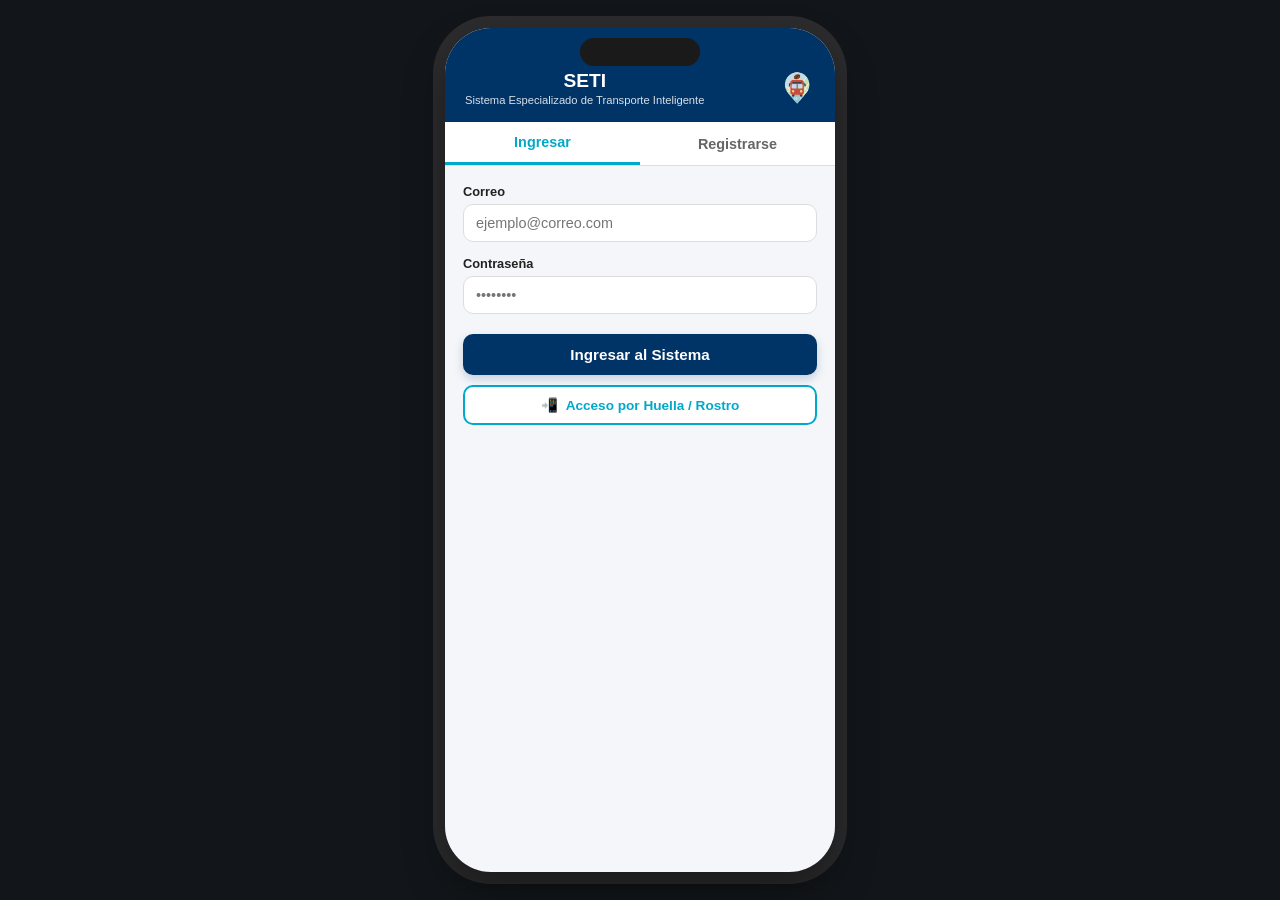
==== index.html @ dfe30936 "first commit" ====
<!DOCTYPE html>
    <html lang="en">
    <head>
        <meta charset="UTF-8">
        <meta name="viewport" content="width=device-width, initial-scale=1.0">
        <title>SETI - Web App Móvil</title>
        <link rel="stylesheet" href="styles.css">

    </head>
    <body>

    <div class="mobile-frame">
        <!-- Encabezado de la App Móvil -->
        <div class="app-header">
            <div class="text-header">
                <h1>SETI </h1>
                <p>Sistema Especializado de Transporte Inteligente </p>
            </div>
            <img src="images/logo.png" alt="">
        </div>

        <!-- Pestañas de Autenticación -->
        <div class="tab-buttons" id="tab-container">
            <button class="tab-btn active" id="btn-tab-login" onclick="switchTab('login')">Ingresar</button>
            <button class="tab-btn" id="btn-tab-register" onclick="switchTab('register')">Registrarse</button>
        </div>

        <!-- Contenido Principal -->
        <div class="screen-content">
            <div id="alert-box" class="alert-message"></div>

            <!-- Formulario de Inicio de Sesión Móvil -->
            <form id="form-login" onsubmit="handleLogin(event)">
                <div class="form-group">
                    <label for="login-email">Correo</label>
                    <input type="text" id="login-email" placeholder="ejemplo@correo.com " required>
                </div>
                <div class="form-group">
                    <label for="login-password">Contraseña</label>
                    <input type="password" id="login-password" placeholder="••••••••" required>
                </div>
                <button type="submit" class="btn-primary">Ingresar al Sistema</button>
                <button type="button" class="btn-biometric" onclick="handleBiometricLogin()">
                    <span>📲</span> Acceso por Huella / Rostro
                </button>
            </form>

            <!-- Formulario de Registro Móvil -->
            <form id="form-register" class="hidden" onsubmit="handleRegister(event)">
                <div class="form-group">
                    <label for="reg-name">Nombre Completo</label>
                    <input type="text" id="reg-name" placeholder="Juan Gómez" required>
                </div>
                <div class="form-group">
                    <label for="reg-doc">Documento de Identidad</label>
                    <input type="text" id="reg-doc" placeholder="1094888777" required>
                </div>
                <div class="form-group">
                    <label for="reg-email">Correo Electrónico</label>
                    <input type="email" id="reg-email" placeholder="usuario@armenia.gov.co" required>
                </div>
                <div class="form-group">
                    <label for="reg-phone">Número de Celular</label>
                    <input type="tel" id="reg-phone" placeholder="3001234567" required>
                </div>
                <div class="form-group">
                    <label for="reg-password">Contraseña</label>
                    <input type="password" id="reg-password" placeholder="Mínimo 8 caracteres" minlength="8" required>
                </div>
                <button type="submit" class="btn-primary">Crear Cuenta Pasajero</button>
            </form>

            <!-- Dashboard Simulado Adaptado a Celular -->
            <div id="user-dashboard" class="hidden">
                <h2 id="dash-welcome" style="font-size:1.2rem; color:var(--primary-blue);">Bienvenido</h2>
                <div id="dash-role-info" style="margin-bottom: 16px;"></div>

                <!-- Vista Móvil para Pasajeros -->
                <div id="view-pasajero" class="hidden">
                    <div class="virtual-card">
                        <div class="card-chip">💳 SETI VIRTUAL</div>
                        <div class="card-number">4588 •••• •••• 9012</div>
                        <div style="font-size:0.75rem; opacity:0.8;">SALDO DISPONIBLE</div>
                        <div class="card-balance">$15.500 COP</div>
                    </div>
                    <div style="background:white; padding:14px; border-radius:12px; border:1px solid var(--border-color); margin-bottom:14px;">
                        <p style="font-size:0.85rem; font-weight:bold; color:var(--primary-blue);">📍 Ruta Activa:</p>
                        <p style="font-size:0.8rem; color:#555;">Puerto Espejo - Uniquindío</p>
                        <p style="font-size:0.75rem; color:var(--success-green); margin-top:4px;">⏱️ Próximo bus en 4 mins (Paradero Uniquindío)</p>
                    </div>
                    <button class="btn-primary" style="background-color: var(--accent-cyan);" onclick="showAlert('Pasarela PSE activada correctamente.', 'success')">Recargar Pasaje Virtual</button>
                </div>

                <!-- Vista Móvil para Conductores -->
                <div id="view-conductor" class="hidden">
                    <div style="background:white; padding:16px; border-radius:12px; border:1px solid var(--border-color);">
                        <h3 style="font-size:1rem; color:var(--primary-blue);">🚌 Terminal de Bus #04</h3>
                        <p style="font-size:0.85rem; margin-top:8px;">Validador NFC: <b style="color:var(--success-green);">Operativo</b></p>
                        <p style="font-size:0.85rem; margin-top:4px;">Pasajeros cobrados hoy: <b>142</b></p>
                    </div>
                </div>

                <!--     Vista Móvil para Administradores -->
                <div id="view-admin" class="hidden">
                    <div style="background:white; padding:16px; border-radius:12px; border:1px solid var(--border-color);">
                        <h3 style="font-size:1rem; color:var(--primary-blue);">⚙️ Consola de Control Móvil</h3>
                        <p style="font-size:0.85rem; margin-top:8px;">Flota en movimiento: <b>30 Buses</b></p>
                        <p style="font-size:0.85rem; margin-top:4px;">Recaudo total del día: <b>$780.000 COP</b></p>
                    </div>
                </div>

                <button class="btn-primary" style="margin-top: 24px; background-color: #555555;" onclick="logout()">Cerrar Sesión</button>
            </div>
        </div>
    </div>

    </body>
    <script src="script.js"></script>
    </html>
---- styles.css ----
:root {
    --primary-blue: #003366;
    --accent-cyan: #00a8cc;
    --light-bg: #f4f6f9;
    --dark-text: #222222;
    --card-bg: #ffffff;
    --border-color: #dddddd;
    --error-red: #d9534f;
    --success-green: #28a745;
}

* {
    box-sizing: border-box;
    margin: 0;
    padding: 0;
    font-family: -apple-system, BlinkMacSystemFont, "Segoe UI", Roboto, Helvetica, Arial, sans-serif;
    -webkit-tap-highlight-color: transparent;
}

body {
    background-color: #12161a; /* Fondo oscuro exterior para simular el entorno del celular */
    display: flex;
    justify-content: center;
    align-items: center;
    min-height: 100vh;
    margin: 0;
}

/* Marco exacto adaptado a las medidas y proporción del iPhone 14 (390px x 844px) */
.mobile-frame {
    width: 390px;
    height: 844px;
    background-color: var(--light-bg);
    border-radius: 46px; /* Curvatura característica de la pantalla del iPhone */
    box-shadow: 0 20px 40px rgba(0, 0, 0, 0.4), 0 0 0 12px #2c2c2e; /* Simula el borde físico del teléfono */
    display: flex;
    flex-direction: column;
    overflow: hidden;
    position: relative;
}

/* Simulación opcional de la Isla Dinámica / Notch superior del iPhone */
.mobile-frame::before {
    content: '';
    position: absolute;
    top: 10px;
    left: 50%;
    transform: translateX(-50%);
    width: 120px;
    height: 28px;
    background-color: #1a1a1a;
    border-radius: 14px;
    z-index: 100;
}

/* Encabezado interno de la App Móvil */
.app-header {
    background-color: var(--primary-blue);
    color: white;
    padding: 42px 20px 16px 20px; /* Padding superior extra para evitar solapamiento con el notch */
    text-align: center;
    display: flex;
    justify-content: space-between;
    align-items: center;
    box-shadow: 0 2px 8px rgba(0,0,0,0.15);
}

.app-header h1 {
    font-size: 1.2rem;
    font-weight: 700;
}

.app-header p {
    font-size: 0.7rem;
    opacity: 0.85;
    margin-top: 2px;
}

.app-header img {
    width: 36px;
    height: 36px;
    object-fit: contain;
}

/* Pestañas táctiles de navegación */
.tab-buttons {
    display: flex;
    background-color: #ffffff;
    border-bottom: 1px solid var(--border-color);
}

.tab-btn {
    flex: 1;
    padding: 12px;
    border: none;
    background: none;
    font-size: 0.9rem;
    font-weight: 600;
    color: #666666;
    cursor: pointer;
    transition: all 0.2s ease;
}

.tab-btn.active {
    color: var(--accent-cyan);
    border-bottom: 3px solid var(--accent-cyan);
}

/* Contenido interno con scroll vertical para pantallas pequeñas */
.screen-content {
    flex: 1;
    padding: 18px;
    overflow-y: auto;
}

.form-group {
    margin-bottom: 14px;
}

.form-group label {
    display: block;
    margin-bottom: 5px;
    font-size: 0.8rem;
    font-weight: 600;
    color: var(--dark-text);
}

.form-group input, .form-group select {
    width: 100%;
    padding: 10px 12px;
    border: 1px solid var(--border-color);
    border-radius: 10px;
    font-size: 0.9rem;
    outline: none;
    background-color: #ffffff;
    transition: border-color 0.2s;
}

.form-group input:focus, .form-group select:focus {
    border-color: var(--accent-cyan);
}

/* Botones principales */
.btn-primary {
    width: 100%;
    padding: 12px;
    background-color: var(--primary-blue);
    color: white;
    border: none;
    border-radius: 10px;
    font-size: 0.95rem;
    font-weight: 700;
    cursor: pointer;
    margin-top: 6px;
    box-shadow: 0 4px 10px rgba(0,51,102,0.2);
}

.btn-biometric {
    width: 100%;
    padding: 10px;
    background-color: #ffffff;
    color: var(--accent-cyan);
    border: 2px solid var(--accent-cyan);
    border-radius: 10px;
    font-size: 0.85rem;
    font-weight: 600;
    cursor: pointer;
    margin-top: 10px;
    display: flex;
    align-items: center;
    justify-content: center;
    gap: 8px;
}

.alert-message {
    padding: 10px;
    border-radius: 8px;
    margin-bottom: 12px;
    font-size: 0.8rem;
    display: none;
    line-height: 1.3;
}

.alert-success {
    background-color: #d4edda;
    color: #155724;
    border: 1px solid #c3e6cb;
}

/* Tarjeta virtual optimizada para celular */
.virtual-card {
    background: linear-gradient(135deg, #003366, #00a8cc);
    color: white;
    border-radius: 14px;
    padding: 16px;
    box-shadow: 0 6px 12px rgba(0,0,0,0.15);
    margin-bottom: 16px;
}

.virtual-card .card-chip {
    font-size: 1.2rem;
    margin-bottom: 8px;
}

.virtual-card .card-number {
    font-size: 1rem;
    letter-spacing: 2px;
    margin-bottom: 12px;
    font-family: monospace;
}

.virtual-card .card-balance {
    font-size: 1.3rem;
    font-weight: bold;
}

.role-badge {
    display: inline-block;
    padding: 3px 8px;
    border-radius: 10px;
    font-size: 0.7rem;
    font-weight: bold;
    margin-top: 4px;
}

.role-pasajero { background-color: #e2e3e5; color: #383d41; }
.role-conductor { background-color: #fff3cd; color: #856404; }
.role-admin { background-color: #cce5ff; color: #004085; }

.hidden {
    display: none !important;
}


.btn-rutas {
    width: 100%;
    padding: 15px;
    border: none;
    border-radius: 12px;
    background: #00A9C7;
    color: white;
    font-size: 16px;
    font-weight: bold;
    cursor: pointer;
    margin-bottom: 15px;
    box-shadow: 0 4px 10px rgba(0,0,0,0.12);
    transition: 0.3s;
}

.btn-rutas:hover {
    background: #008EAA;
    transform: translateY(-2px);
}

/* Adaptación responsive para que en celulares reales pequeños o tablets no genere desbordes */
@media (max-width: 420px) {
    body {
        background-color: var(--light-bg);
    }
    .mobile-frame {
        width: 100%;
        height: 100vh;
        border-radius: 0;
        box-shadow: none;
    }
    .mobile-frame::before {
        display: none; /* Oculta el notch físico en pantallas móviles reales */
    }
    .app-header {
        padding-top: 20px;
    }
}
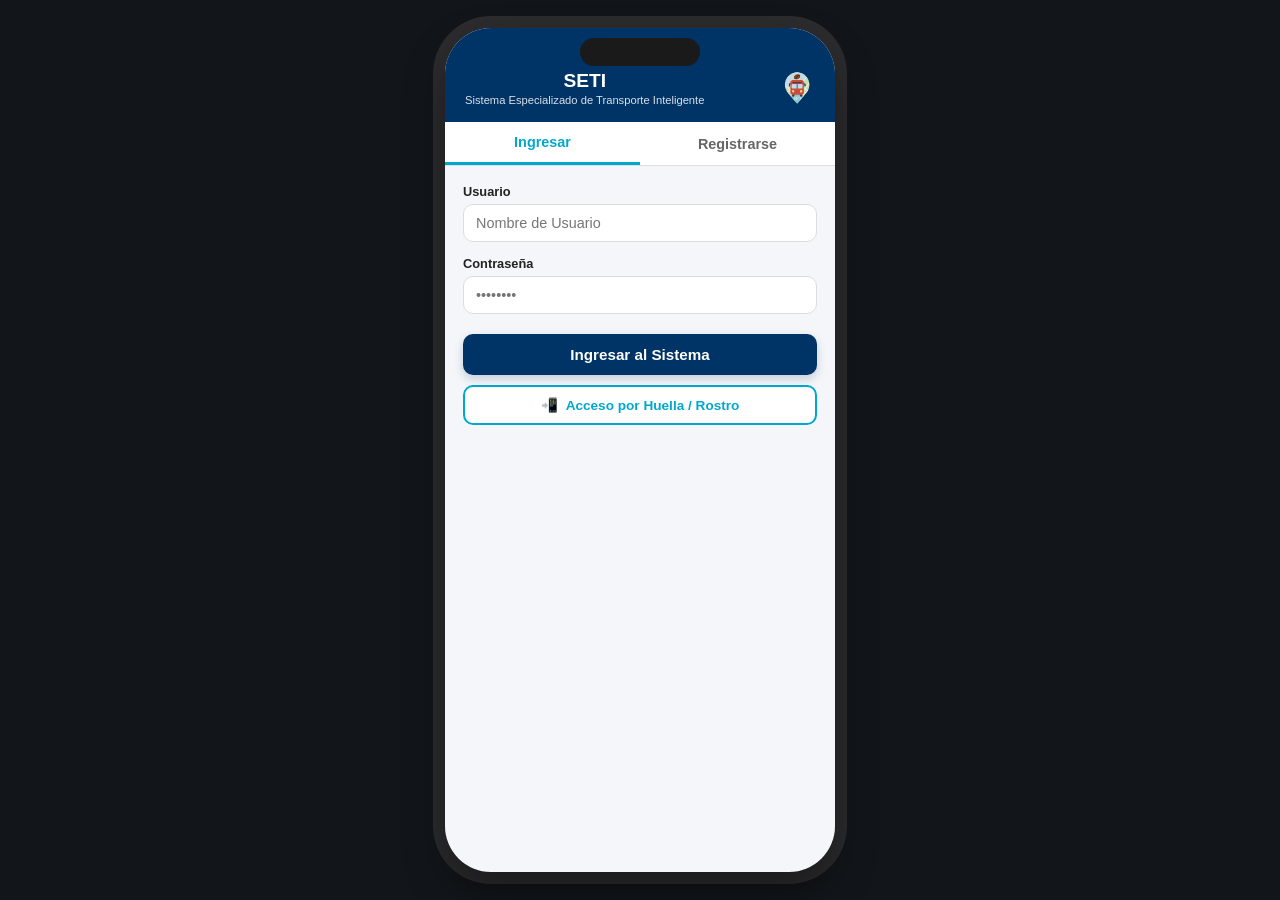
==== commit 1316f751: "Inicio de Sesion Actualizado" ====
--- a/index.html
+++ b/index.html
@@ -32,8 +32,8 @@
             <!-- Formulario de Inicio de Sesión Móvil -->
             <form id="form-login" onsubmit="handleLogin(event)">
                 <div class="form-group">
-                    <label for="login-email">Correo</label>
-                    <input type="text" id="login-email" placeholder="ejemplo@correo.com " required>
+                    <label for="login-email">Usuario</label>
+                    <input type="text" id="login-email" placeholder="Nombre de Usuario " required>
                 </div>
                 <div class="form-group">
                     <label for="login-password">Contraseña</label>
@@ -116,4 +116,4 @@
 
     </body>
     <script src="script.js"></script>
-    </html>+    </html>
